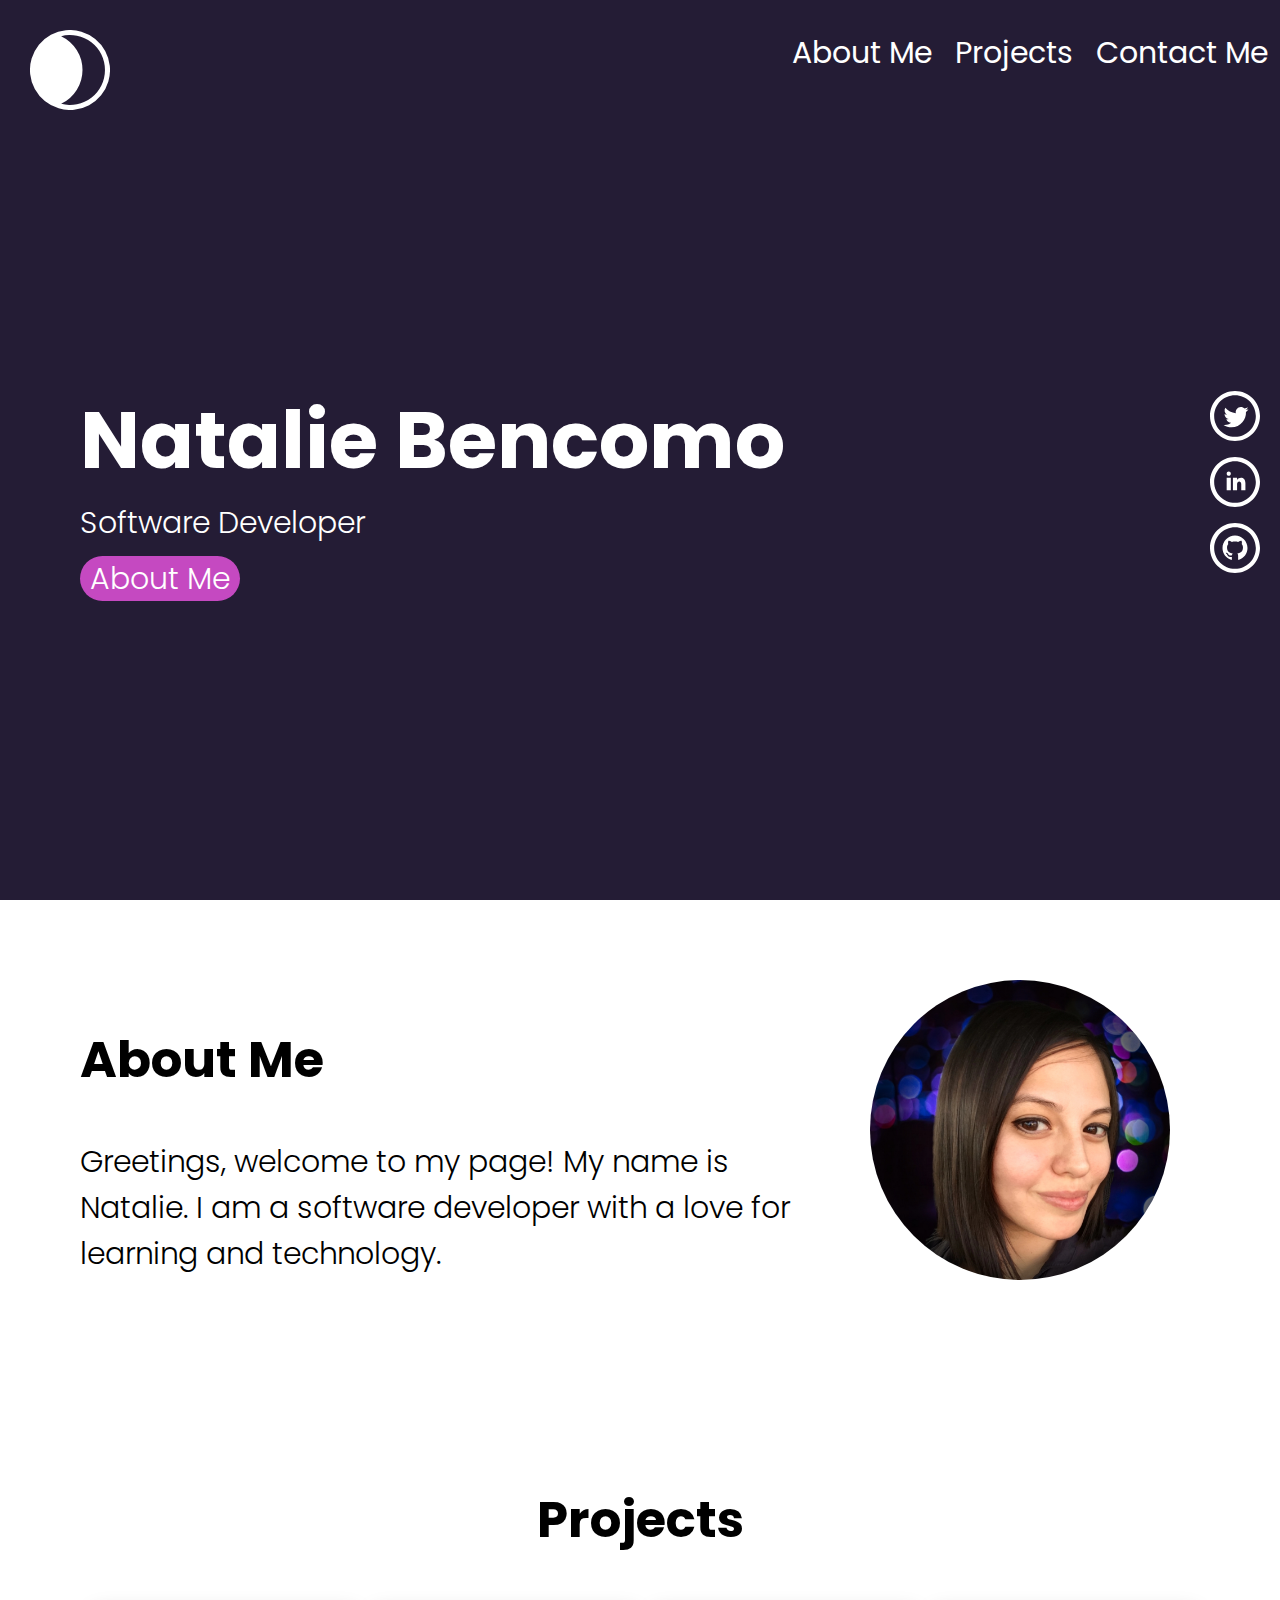
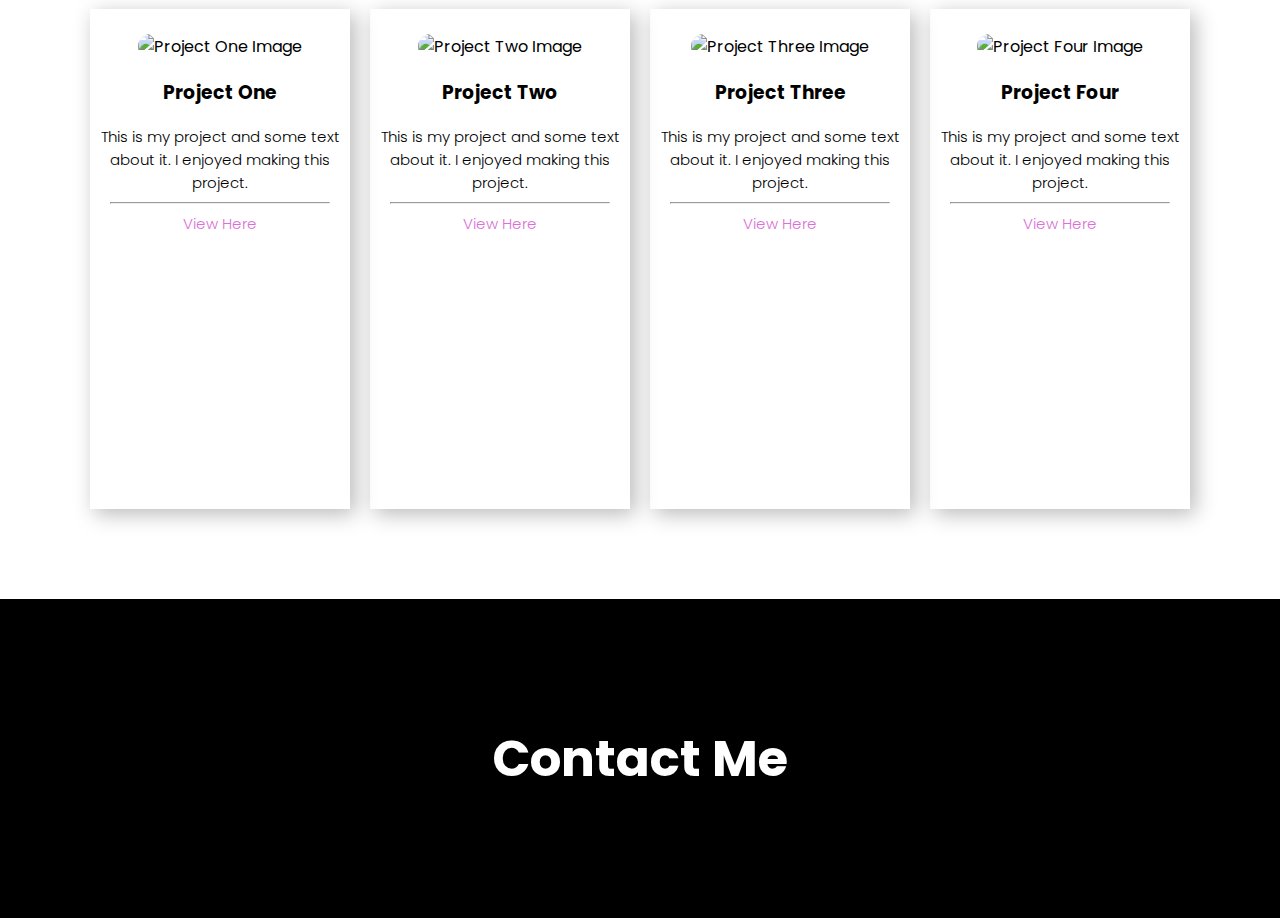
==== index.html @ 453a77ac "initial commit" ====
<!DOCTYPE html>
<html lang="en">

<head>
    <link rel="stylesheet" href="src/styles.css" />
    <link rel="preconnect" href="https://fonts.gstatic.com">
    <link href="https://fonts.googleapis.com/css2?family=Poppins:wght@100;200;300;400;500;600;700;800&display=swap"
        rel="stylesheet">
    <!-- <script src="https://kit.fontawesome.com/b656d7635e.js" crossorigin="anonymous"></script> -->
    <!-- BELOW LOADS IN BOOTSTRAP FROM CONTACT DIRECTORY -->
    <!-- <link rel="stylesheet" href="src/contact-form-04/css/style.css"> -->
    <title>Portfolio</title>
    <meta charset="UTF-8">
    <meta name="viewport" content="width=device-width, initial-scale=1.0">
</head>

<body>
    <section class="hero">
        <nav>

            </svg>
            <img class="logo" src="src/images/logo.svg" alt="Natalie Bencomo's Logo" />
            <ul id="nav-list">
                <li><a href="#about-me">About Me</a></li>
                <li><a href="#projects">Projects</a></li>
                <li><a href="#contact-me">Contact Me</a></li>
            </ul>
            <!-- <button class="hamburger" id="hamburger">
                <i class="fas fa-bars"></i> 
            </button> -->
        </nav>
        <div class="hero-area">
            <div class="hero-text">
                <h1>Natalie Bencomo</h1>
                <p>Software Developer</p>
                <div class="button"><a href="#about-me">About Me</a></div>
            </div>

            <div class="socials">
                <div>
                    <a href="https://twitter.com/nataliedev111" class="social">
                        <svg xmlns="http://www.w3.org/2000/svg" fill="#ffffff" width="50" height="50"
                            viewBox="0 0 24 24">
                            <path
                                d="M12 2c5.514 0 10 4.486 10 10s-4.486 10-10 10-10-4.486-10-10 4.486-10 10-10zm0-2c-6.627 0-12 5.373-12 12s5.373 12 12 12 12-5.373 12-12-5.373-12-12-12zm6.5 8.778c-.441.196-.916.328-1.414.388.509-.305.898-.787 1.083-1.362-.476.282-1.003.487-1.564.597-.448-.479-1.089-.778-1.796-.778-1.59 0-2.758 1.483-2.399 3.023-2.045-.103-3.86-1.083-5.074-2.572-.645 1.106-.334 2.554.762 3.287-.403-.013-.782-.124-1.114-.308-.027 1.14.791 2.207 1.975 2.445-.346.094-.726.116-1.112.042.313.978 1.224 1.689 2.3 1.709-1.037.812-2.34 1.175-3.647 1.021 1.09.699 2.383 1.106 3.773 1.106 4.572 0 7.154-3.861 6.998-7.324.482-.346.899-.78 1.229-1.274z" />
                        </svg>
                    </a>
                </div>
                <div>
                    <a href="https://www.linkedin.com/in/natalie-bencomo-220305212/" class="social">
                        <svg xmlns="http://www.w3.org/2000/svg" fill="#ffffff" width="50" height="50"
                            viewBox="0 0 24 24">
                            <path
                                d="M12 2c5.514 0 10 4.486 10 10s-4.486 10-10 10-10-4.486-10-10 4.486-10 10-10zm0-2c-6.627 0-12 5.373-12 12s5.373 12 12 12 12-5.373 12-12-5.373-12-12-12zm-2 8c0 .557-.447 1.008-1 1.008s-1-.45-1-1.008c0-.557.447-1.008 1-1.008s1 .452 1 1.008zm0 2h-2v6h2v-6zm3 0h-2v6h2v-2.861c0-1.722 2.002-1.881 2.002 0v2.861h1.998v-3.359c0-3.284-3.128-3.164-4-1.548v-1.093z" />
                        </svg>
                    </a>
                </div>
                <div><a href="https://github.com/NatalieMonique111" class="social">
                        <svg xmlns="http://www.w3.org/2000/svg" fill="#ffffff" width="50" height="50"
                            viewBox="0 0 24 24">
                            <path
                                d="M12 2c5.514 0 10 4.486 10 10s-4.486 10-10 10-10-4.486-10-10 4.486-10 10-10zm0-2c-6.627 0-12 5.373-12 12s5.373 12 12 12 12-5.373 12-12-5.373-12-12-12zm0 6c-3.313 0-6 2.686-6 6 0 2.651 1.719 4.9 4.104 5.693.3.056.396-.13.396-.289v-1.117c-1.669.363-2.017-.707-2.017-.707-.272-.693-.666-.878-.666-.878-.544-.373.041-.365.041-.365.603.042.92.619.92.619.535.917 1.403.652 1.746.499.054-.388.209-.652.381-.802-1.333-.152-2.733-.667-2.733-2.965 0-.655.234-1.19.618-1.61-.062-.153-.268-.764.058-1.59 0 0 .504-.161 1.65.615.479-.133.992-.199 1.502-.202.51.002 1.023.069 1.503.202 1.146-.776 1.648-.615 1.648-.615.327.826.121 1.437.06 1.588.385.42.617.955.617 1.61 0 2.305-1.404 2.812-2.74 2.96.216.186.412.551.412 1.111v1.646c0 .16.096.347.4.288 2.383-.793 4.1-3.041 4.1-5.691 0-3.314-2.687-6-6-6z" />
                        </svg>

                    </a>
                </div>
            </div>
    </section>

    <section class="sub-section" id="about-me">

        <div class="information">
            <h2>About Me</h2>
            <p> Greetings, welcome to my page! My name is Natalie. I am a software developer with a love for learning
                and technology.</p>
        </div>
        <div class="headshot-container">
            <img class="headshot" src="src/images/Headshot.jpeg" alt="Natalie Bencomo headshot" />
        </div>
    </section>

    <section class="sub-section-alternative" id="projects">
        <H2>Projects</H2>
        <div class="project-container">
            <div class="project-card">
                <img class="project-image" src="" alt="Project One Image" />
                <h3>Project One</h3>
                <p class="subtext">This is my project and some text about it. I enjoyed making this project.</p>
                <hr />
                <p class="subtext"><a class="project-link" href="www.github.com/NatalieMonique111">View Here</a></p>
            </div>

            <div class="project-card">
                <img class="project-image" src="" alt="Project Two Image" />
                <h3>Project Two</h3>
                <p class="subtext">This is my project and some text about it. I enjoyed making this project.</p>
                <hr />
                <p class="subtext"><a class="project-link" href="www.github.com/NatalieMonique111">View Here</a>
            </div>

            <div class="project-card">
                <img class="project-image" src="" alt="Project Three Image" />
                <h3>Project Three</h3>
                <p class="subtext">This is my project and some text about it. I enjoyed making this project.</p>
                <hr />
                <p class="subtext"><a class="project-link" href="www.github.com/NatalieMonique111">View Here</a>
            </div>

            <div class="project-card">
                <img class="project-image" src="" alt="Project Four Image" />
                <h3>Project Four</h3>
                <p class="subtext">This is my project and some text about it. I enjoyed making this project.</p>
                <hr />
                <p class="subtext"><a class="project-link" href="www.github.com/NatalieMonique111">View Here</a>
            </div>
        </div>
    </section>
    <footer id="contact-me">
        <h2><a href="src/contact-form-04/index.html">Contact Me</a></h2>
    </footer>
    <script src="src/app.js"></script>
</body>

</html>

<!-- Inspired by Ania Kubow! -->
---- src/styles.css ----
body {
    font-family: 'Poppins', sans-serif;
    margin:0;
}

section { 
    background-color:white;
   
}

.hero {
    background-color:#241c35;
    height: 100vh;
    color: white;
    font-size: 40px;
}

footer {
    background-color: black;
    color: white;
    text-align: center;
    padding: 80px;
}

nav {
    display: flex;
    justify-content: space-between;
    
}

ul {
    display: flex;
    list-style-type: none;
    width: 500px;
    justify-content: space-around;
    font-size: 30px;
}


li {
    /* width: 200px; */
    text-decoration: none;

}

h1 {
   font-size: 80px; 
   margin: 0; 
}

h2 {
    font-size: 50px;
}

p {
    margin: 0; 
    font-size: 30px;
    font-weight: 300;
}

.subtext {
    font-size: 15px;
    font-weight: 300;
}

.hero-area {
    display: flex;
    height: 100%;
    justify-content: space-between;
    align-items: center;
}

.hero-text {
margin-left: 80px;
margin-bottom: 200px;
}



.button {
    width: 160px;
    height: 40px;
    border-radius: 25px;
    background-color:rgb(197, 73, 193);
    text-align: center;
    font-size: 30px;
    font-weight: 300;
    padding-bottom: 5px;
    margin-top: 10px;
    
}

.button:hover {
    background-color:violet;
}

.button:active {
    background-color: mediumslateblue;
    color:indigo;
}

.socials {
    padding-bottom: 200px;
    
}

.logo {
    height: 80px;
    margin: 30px;
    -webkit-filter: invert(100%);
    
}

.social {
    margin: 20px;
}

.sub-section {
    display: flex;
    justify-content: space-around;
    padding: 80px;
}

.sub-section-alternative {
display: flex;
flex-direction: column;
text-align: center;
padding: 80px;
}

.headshot {
    width: 300px;
    border-radius: 150px;
    margin-left: 80px;
    margin-right: 30px;
}

.headshot-container {
    display: flex;
    align-items: center;
}

.project-card {
    width: 300px;
    height: 500px;
    box-shadow: 5px 5px 20px rgb(185, 185, 185);
    margin: 10px;
}

.project-container {
    display: flex;
    justify-content: space-around;
}

@media only screen and (max-width: 1000px) {
    .project-container {
        display: flex;
        flex-wrap: wrap; 
    } 
}

.project-image {
    margin-top: 25px;
    width: 250px;
    border-radius: 150px;
}

hr {
    margin-left: 20px;
    margin-right: 20px;
}

.project-link {
    text-decoration: none;
    color: orchid;
}

a {
    text-decoration: none;
    color: white;
}

.hamburger {
    display: none
}

.hamburger:focus {
    outline: 0;
}


@media only screen and (max-width: 1000px) {
    .hamburger {
        display: block;
        border: 0;
        background-color: transparent;
        color: white;
        font-size: 30px;
        margin: 20px;
        align-self: flex-end;
      
    }

    /* ul {
        display: none;
        background-color: #3d3058;
        margin: 0px;
    } */

    ul.show {
        display: block;
    }

    nav {
        display: flex;
        flex-direction: column-reverse;
        background-color: #3d3058;
    }   

    .logo {
        display: none;
    }
}
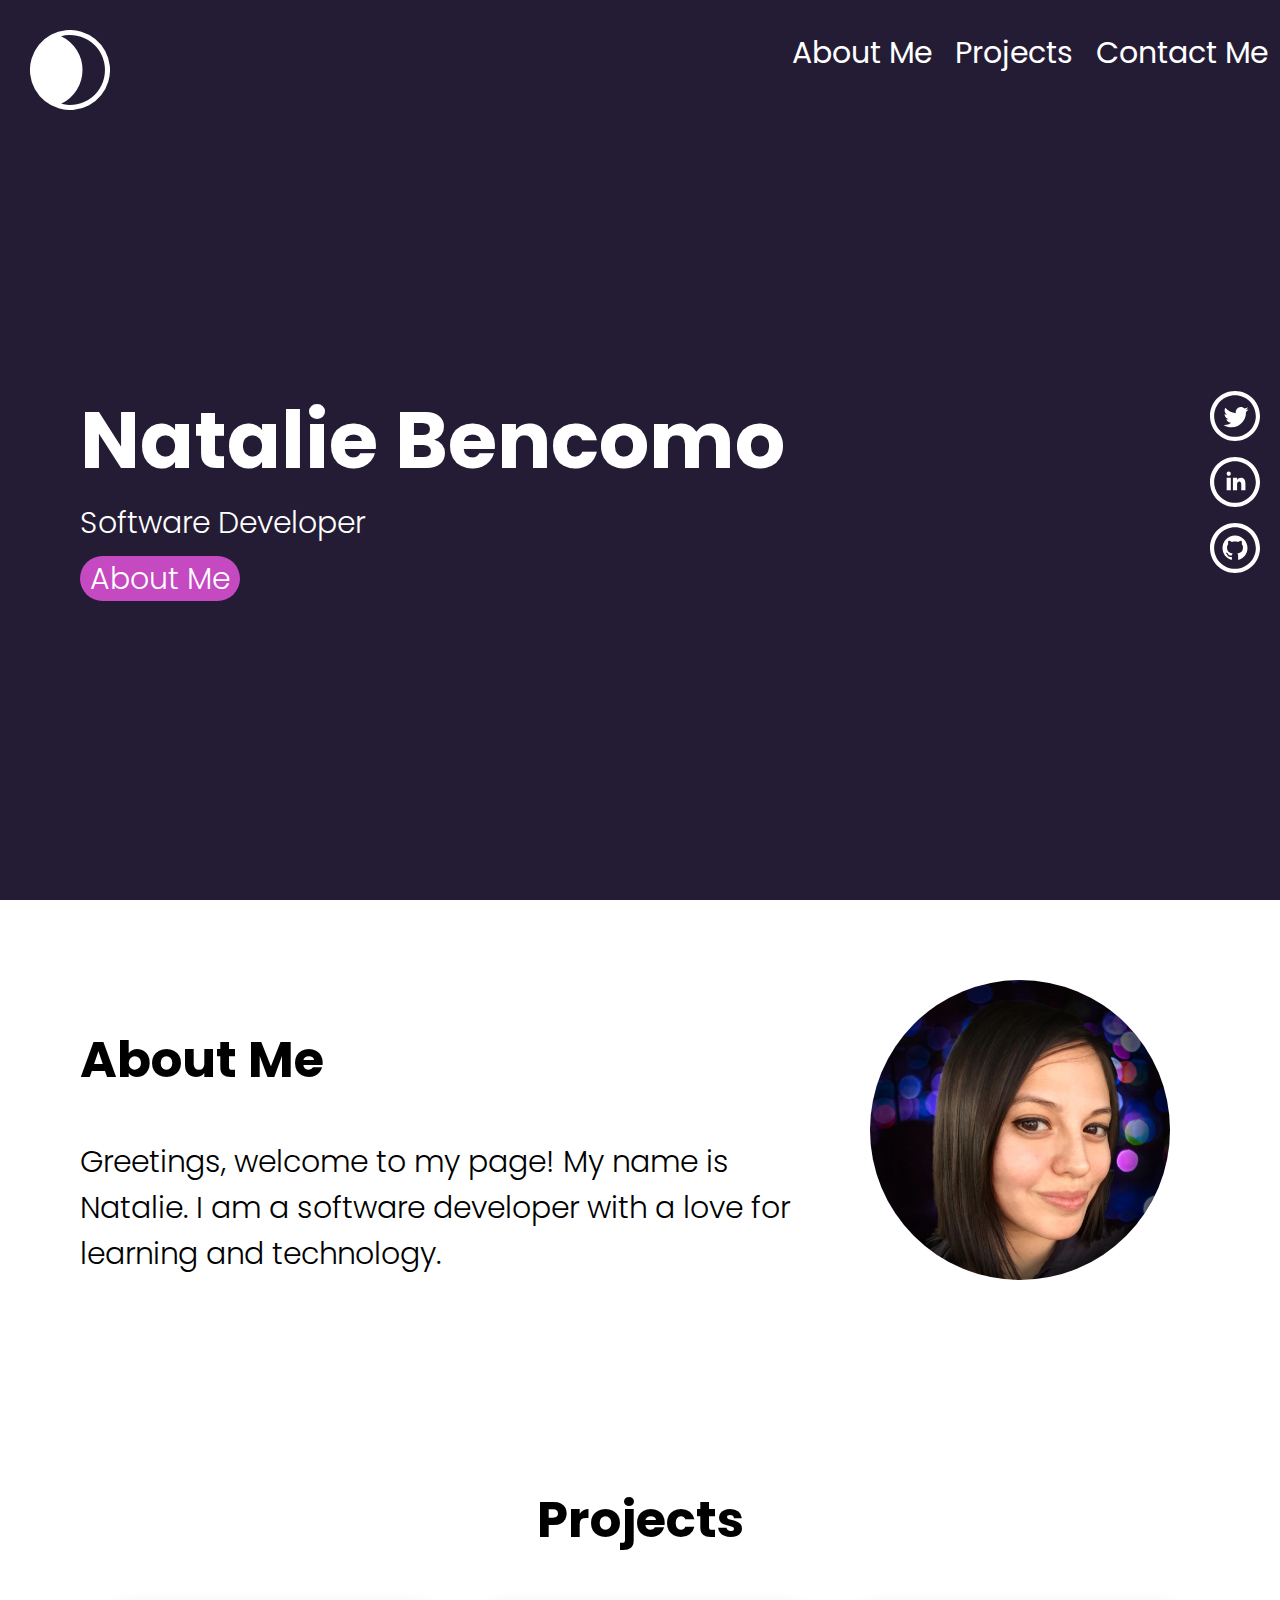
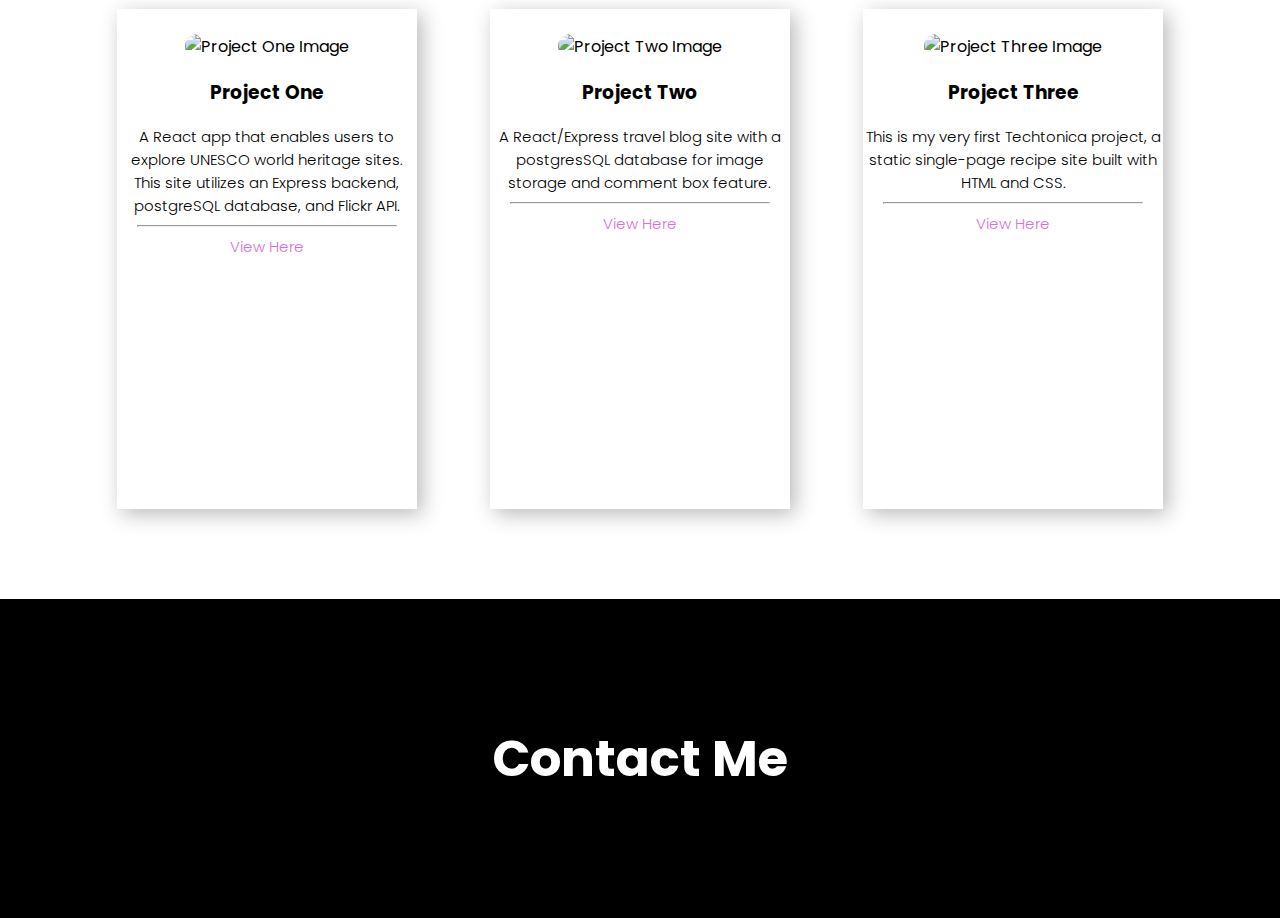
==== commit 42d23f69: "edited projects" ====
--- a/index.html
+++ b/index.html
@@ -85,34 +85,34 @@
             <div class="project-card">
                 <img class="project-image" src="" alt="Project One Image" />
                 <h3>Project One</h3>
-                <p class="subtext">This is my project and some text about it. I enjoyed making this project.</p>
+                <p class="subtext">A React app that enables users to explore UNESCO world heritage sites. This site utilizes an Express backend, postgreSQL database, and Flickr API.</p>
                 <hr />
-                <p class="subtext"><a class="project-link" href="www.github.com/NatalieMonique111">View Here</a></p>
+                <p class="subtext"><a class="project-link" href="https://explore-our-world.herokuapp.com/">View Here</a></p>
             </div>
 
             <div class="project-card">
                 <img class="project-image" src="" alt="Project Two Image" />
                 <h3>Project Two</h3>
-                <p class="subtext">This is my project and some text about it. I enjoyed making this project.</p>
+                <p class="subtext">A React/Express travel blog site with a postgresSQL database for image storage and comment box feature.</p>
                 <hr />
-                <p class="subtext"><a class="project-link" href="www.github.com/NatalieMonique111">View Here</a>
+                <p class="subtext"><a class="project-link" href="https://travel-blog-111.herokuapp.com/">View Here</a>
             </div>
 
             <div class="project-card">
                 <img class="project-image" src="" alt="Project Three Image" />
                 <h3>Project Three</h3>
-                <p class="subtext">This is my project and some text about it. I enjoyed making this project.</p>
+                <p class="subtext">This is my very first Techtonica project, a static single-page recipe site built with HTML and CSS.</p>
                 <hr />
-                <p class="subtext"><a class="project-link" href="www.github.com/NatalieMonique111">View Here</a>
+                <p class="subtext"><a class="project-link" href="https://nataliemonique111.github.io/recipe-page/">View Here</a>
             </div>
 
-            <div class="project-card">
+            <!-- <div class="project-card">
                 <img class="project-image" src="" alt="Project Four Image" />
                 <h3>Project Four</h3>
                 <p class="subtext">This is my project and some text about it. I enjoyed making this project.</p>
                 <hr />
                 <p class="subtext"><a class="project-link" href="www.github.com/NatalieMonique111">View Here</a>
-            </div>
+            </div> -->
         </div>
     </section>
     <footer id="contact-me">
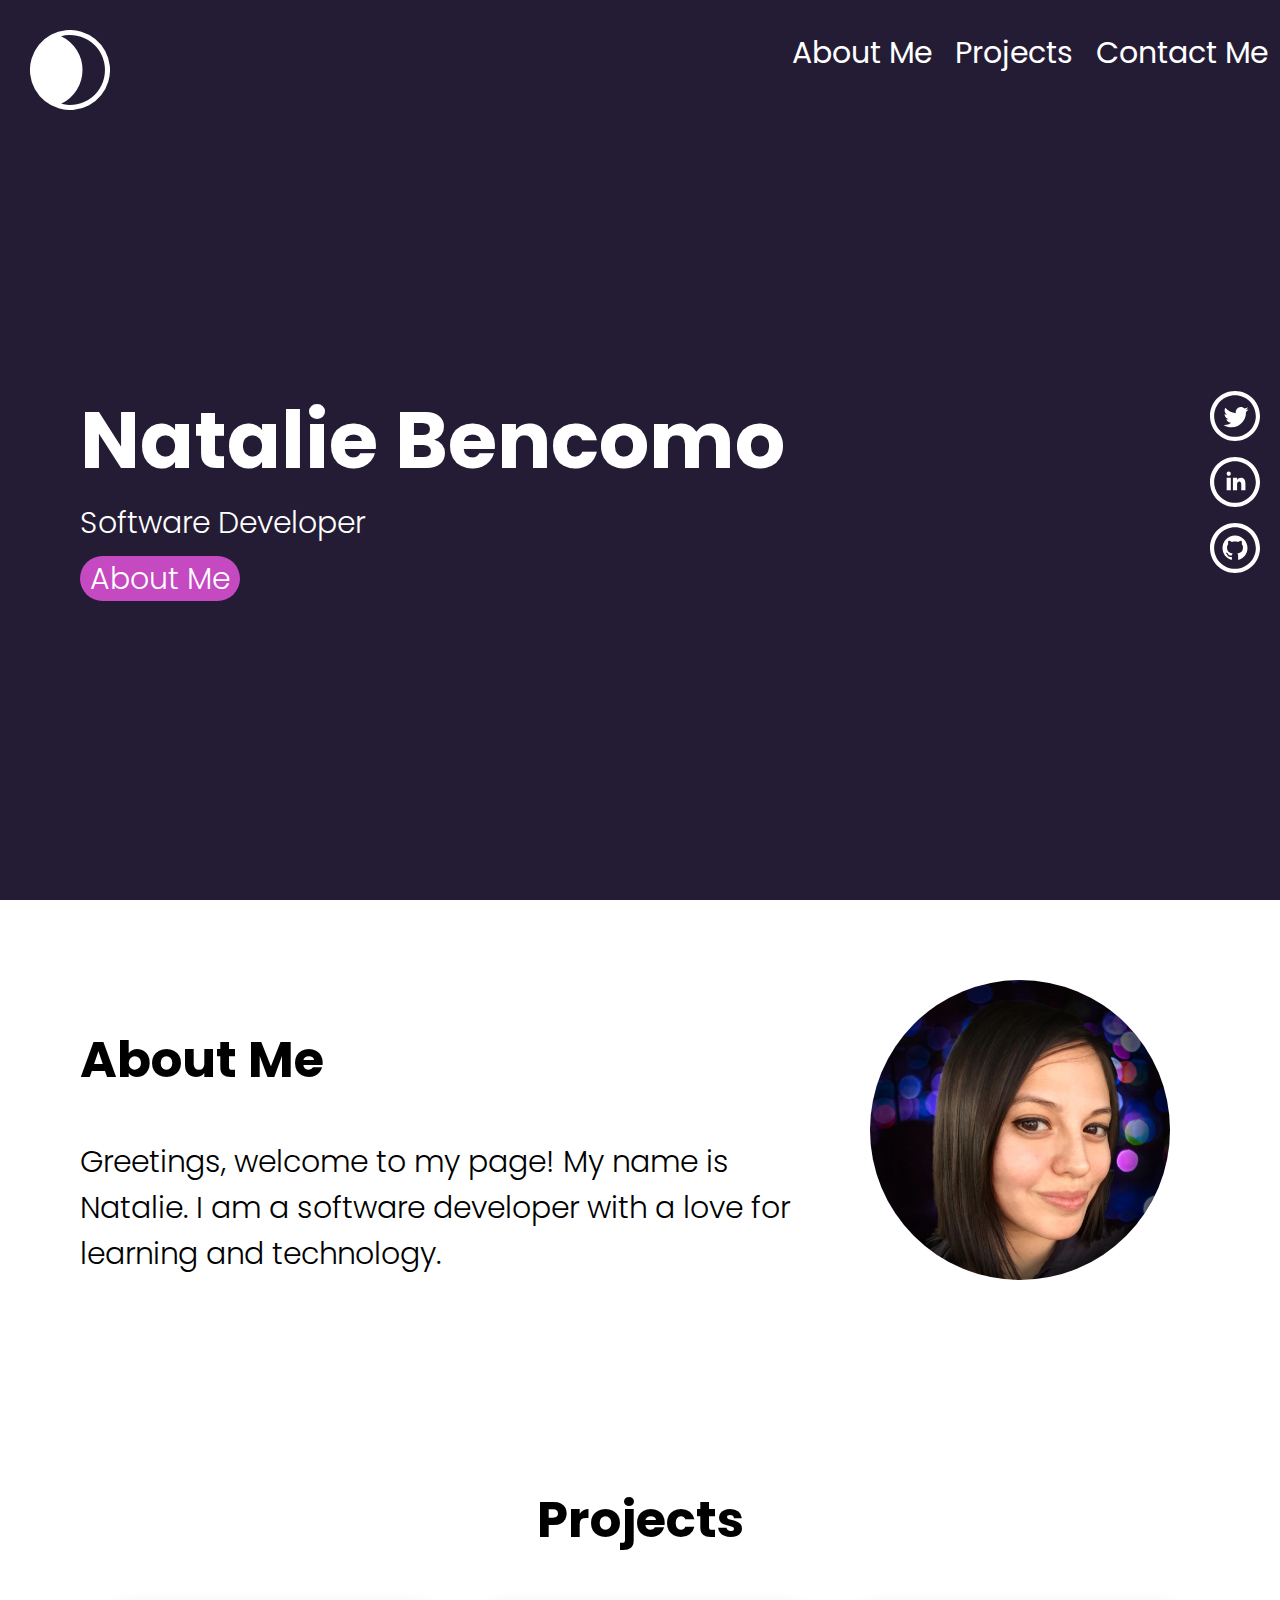
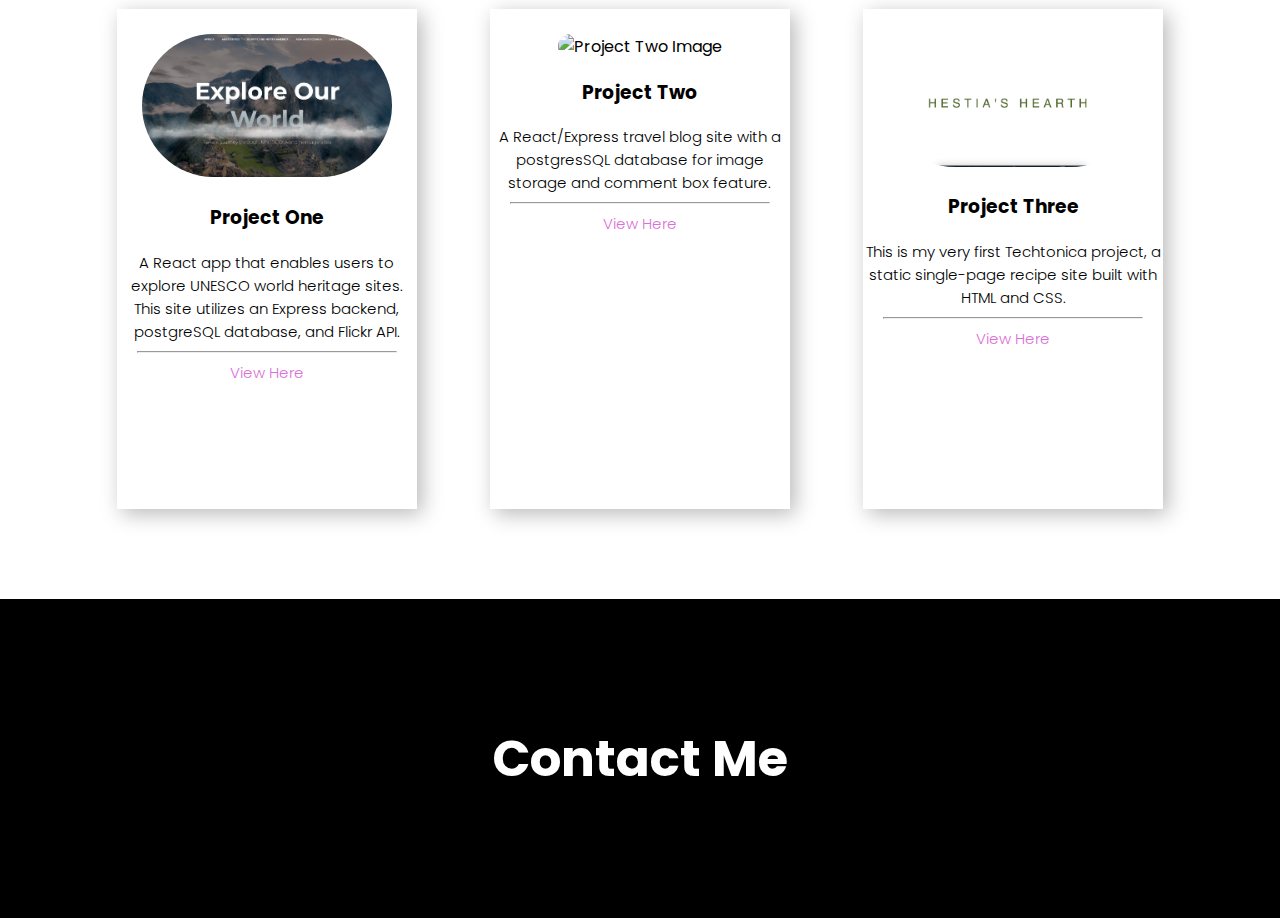
==== commit 3e085cbf: "edited file path" ====
--- a/index.html
+++ b/index.html
@@ -83,7 +83,7 @@
         <H2>Projects</H2>
         <div class="project-container">
             <div class="project-card">
-                <img class="project-image" src="" alt="Project One Image" />
+                <img class="project-image" src="src/images/explore.png" alt="Project One Image" />
                 <h3>Project One</h3>
                 <p class="subtext">A React app that enables users to explore UNESCO world heritage sites. This site utilizes an Express backend, postgreSQL database, and Flickr API.</p>
                 <hr />
@@ -91,7 +91,7 @@
             </div>
 
             <div class="project-card">
-                <img class="project-image" src="" alt="Project Two Image" />
+                <img class="project-image" src="src/images/travel-blog.png" alt="Project Two Image" />
                 <h3>Project Two</h3>
                 <p class="subtext">A React/Express travel blog site with a postgresSQL database for image storage and comment box feature.</p>
                 <hr />
@@ -99,20 +99,12 @@
             </div>
 
             <div class="project-card">
-                <img class="project-image" src="" alt="Project Three Image" />
+                <img class="project-image" src="src/images/recipe.png" alt="Project Three Image" />
                 <h3>Project Three</h3>
                 <p class="subtext">This is my very first Techtonica project, a static single-page recipe site built with HTML and CSS.</p>
                 <hr />
                 <p class="subtext"><a class="project-link" href="https://nataliemonique111.github.io/recipe-page/">View Here</a>
             </div>
-
-            <!-- <div class="project-card">
-                <img class="project-image" src="" alt="Project Four Image" />
-                <h3>Project Four</h3>
-                <p class="subtext">This is my project and some text about it. I enjoyed making this project.</p>
-                <hr />
-                <p class="subtext"><a class="project-link" href="www.github.com/NatalieMonique111">View Here</a>
-            </div> -->
         </div>
     </section>
     <footer id="contact-me">
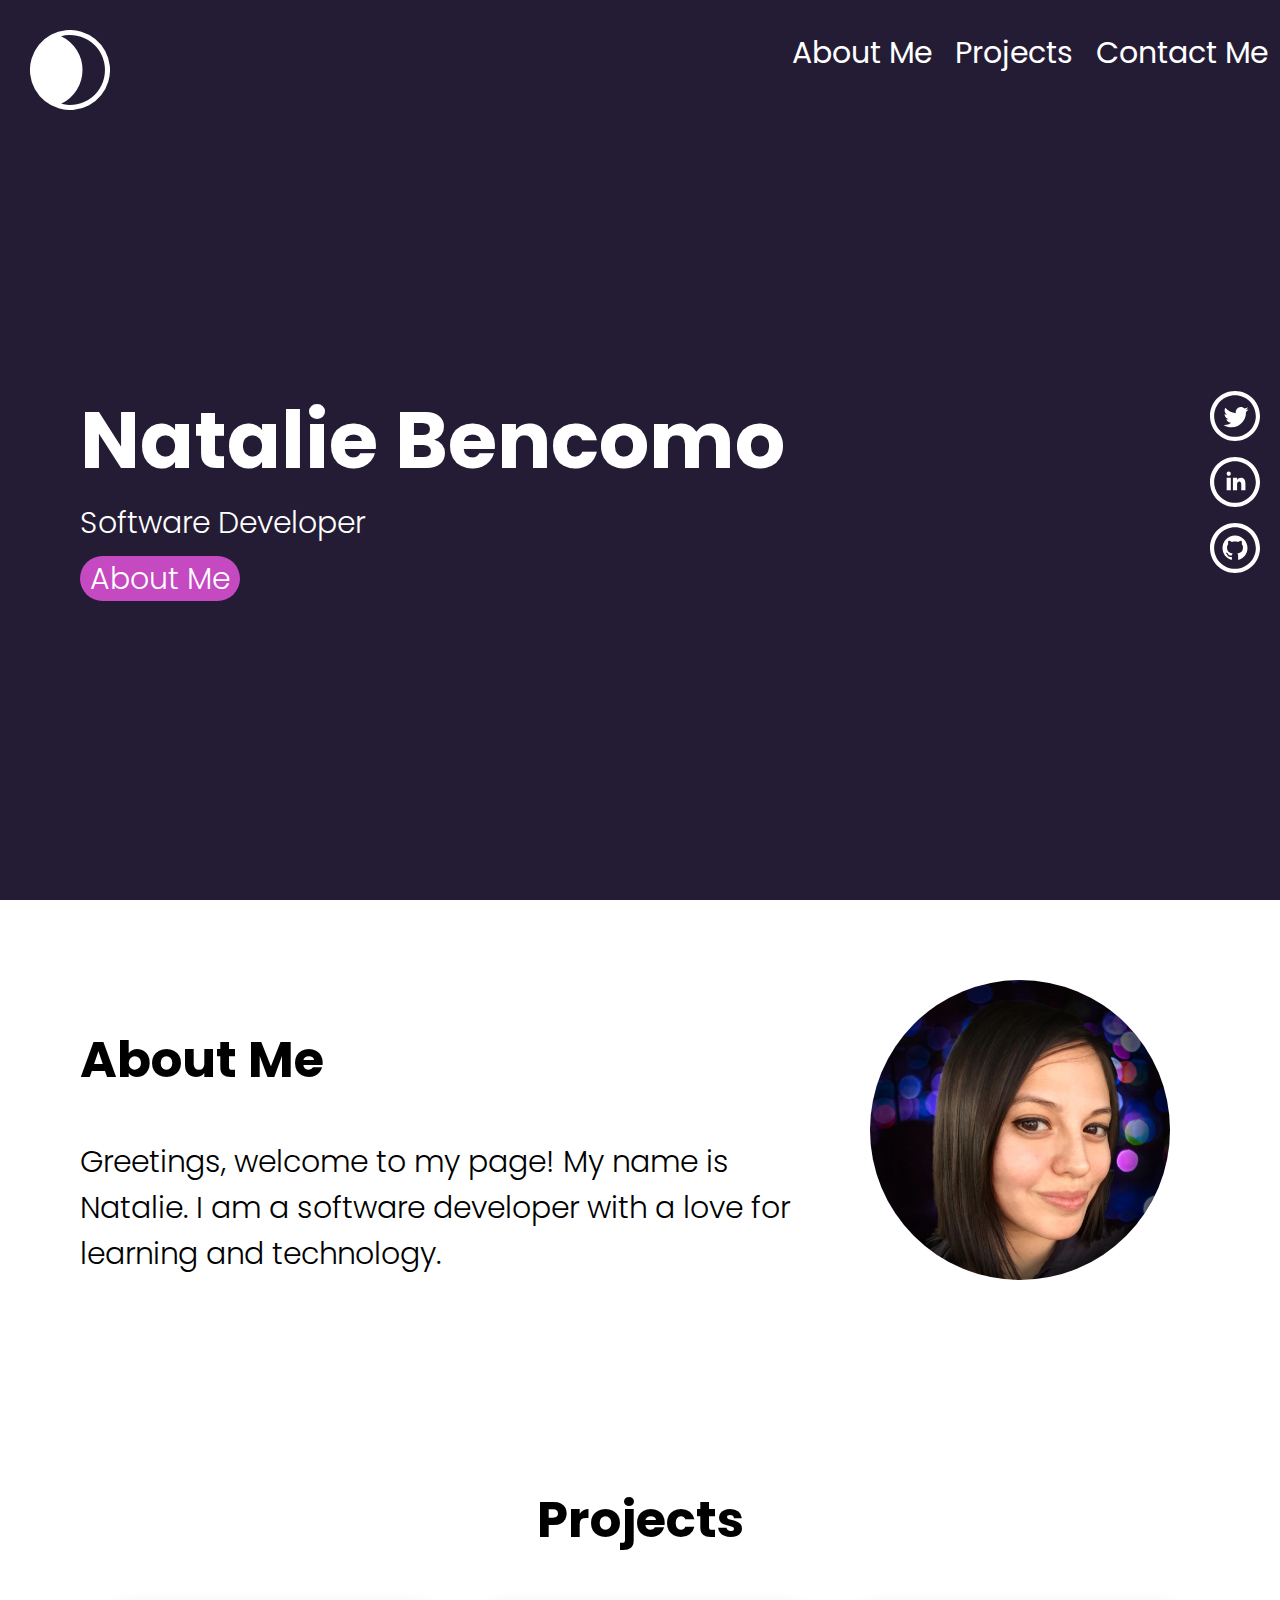
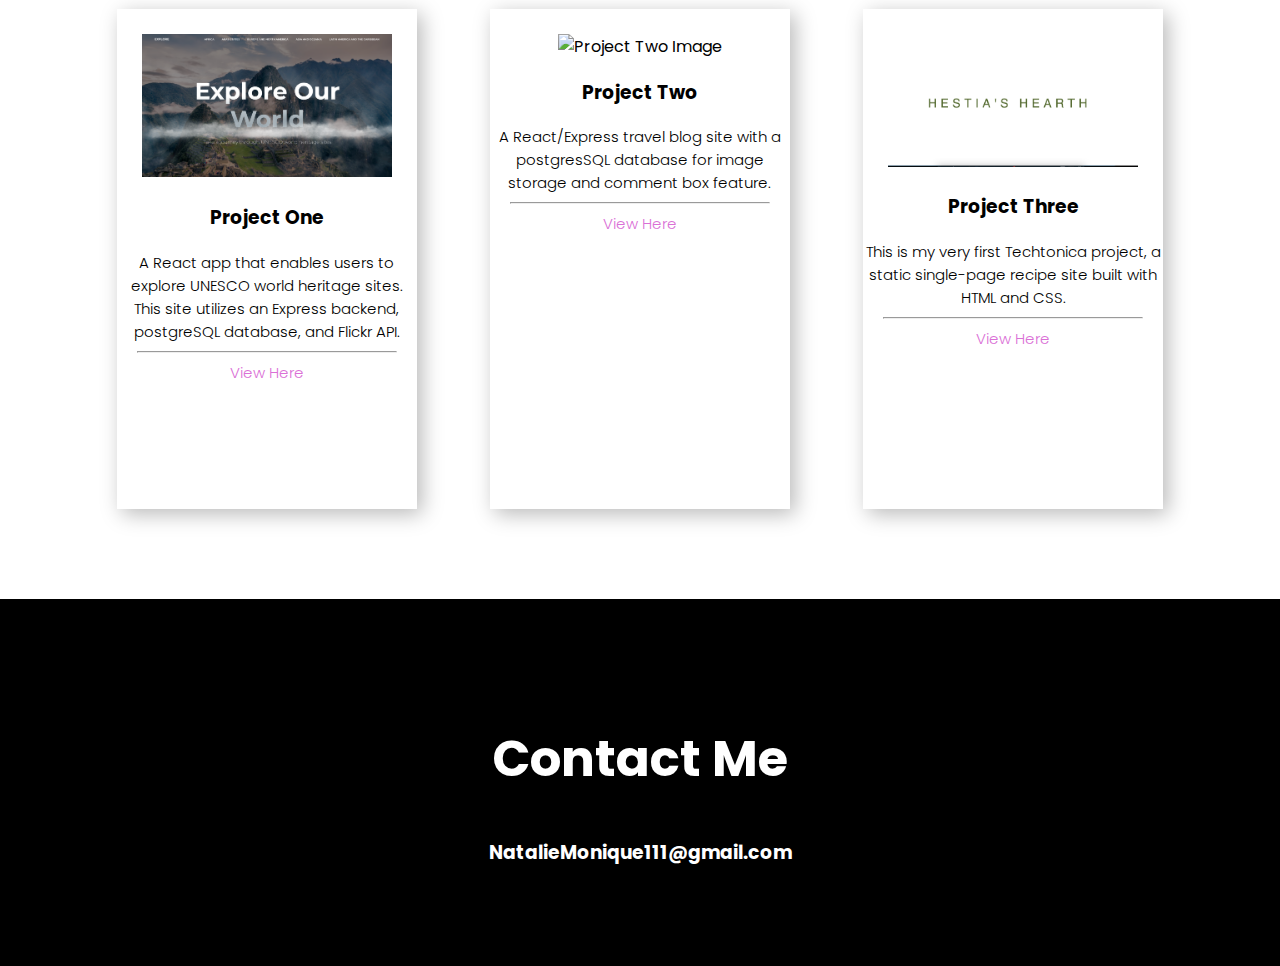
==== commit 5bd20ba1: "edited contact me" ====
--- a/index.html
+++ b/index.html
@@ -6,9 +6,6 @@
     <link rel="preconnect" href="https://fonts.gstatic.com">
     <link href="https://fonts.googleapis.com/css2?family=Poppins:wght@100;200;300;400;500;600;700;800&display=swap"
         rel="stylesheet">
-    <!-- <script src="https://kit.fontawesome.com/b656d7635e.js" crossorigin="anonymous"></script> -->
-    <!-- BELOW LOADS IN BOOTSTRAP FROM CONTACT DIRECTORY -->
-    <!-- <link rel="stylesheet" href="src/contact-form-04/css/style.css"> -->
     <title>Portfolio</title>
     <meta charset="UTF-8">
     <meta name="viewport" content="width=device-width, initial-scale=1.0">
@@ -25,9 +22,6 @@
                 <li><a href="#projects">Projects</a></li>
                 <li><a href="#contact-me">Contact Me</a></li>
             </ul>
-            <!-- <button class="hamburger" id="hamburger">
-                <i class="fas fa-bars"></i> 
-            </button> -->
         </nav>
         <div class="hero-area">
             <div class="hero-text">
@@ -109,6 +103,7 @@
     </section>
     <footer id="contact-me">
         <h2><a href="src/contact-form-04/index.html">Contact Me</a></h2>
+        <h3>NatalieMonique111@gmail.com</h3>
     </footer>
     <script src="src/app.js"></script>
 </body>
--- a/src/styles.css
+++ b/src/styles.css
@@ -1,225 +1,205 @@
-
-
 body {
-    font-family: 'Poppins', sans-serif;
-    margin:0;
-}
-
-section { 
-    background-color:white;
-   
+  font-family: "Poppins", sans-serif;
+  margin: 0;
+}
+
+section {
+  background-color: white;
 }
 
 .hero {
-    background-color:#241c35;
-    height: 100vh;
+  background-color: #241c35;
+  height: 100vh;
+  color: white;
+  font-size: 40px;
+}
+
+footer {
+  background-color: black;
+  color: white;
+  text-align: center;
+  padding: 80px;
+}
+
+nav {
+  display: flex;
+  justify-content: space-between;
+}
+
+ul {
+  display: flex;
+  list-style-type: none;
+  width: 500px;
+  justify-content: space-around;
+  font-size: 30px;
+}
+
+li {
+  /* width: 200px; */
+  text-decoration: none;
+}
+
+h1 {
+  font-size: 80px;
+  margin: 0;
+}
+
+h2 {
+  font-size: 50px;
+}
+
+p {
+  margin: 0;
+  font-size: 30px;
+  font-weight: 300;
+}
+
+.subtext {
+  font-size: 15px;
+  font-weight: 300;
+}
+
+.hero-area {
+  display: flex;
+  height: 100%;
+  justify-content: space-between;
+  align-items: center;
+}
+
+.hero-text {
+  margin-left: 80px;
+  margin-bottom: 200px;
+}
+
+.button {
+  width: 160px;
+  height: 40px;
+  border-radius: 25px;
+  background-color: rgb(197, 73, 193);
+  text-align: center;
+  font-size: 30px;
+  font-weight: 300;
+  padding-bottom: 5px;
+  margin-top: 10px;
+}
+
+.button:hover {
+  background-color: violet;
+}
+
+.button:active {
+  background-color: mediumslateblue;
+  color: indigo;
+}
+
+.socials {
+  padding-bottom: 200px;
+}
+
+.logo {
+  height: 80px;
+  margin: 30px;
+  -webkit-filter: invert(100%);
+}
+
+.social {
+  margin: 20px;
+}
+
+.sub-section {
+  display: flex;
+  justify-content: space-around;
+  padding: 80px;
+}
+
+.sub-section-alternative {
+  display: flex;
+  flex-direction: column;
+  text-align: center;
+  padding: 80px;
+}
+
+.headshot {
+  width: 300px;
+  border-radius: 150px;
+  margin-left: 80px;
+  margin-right: 30px;
+}
+
+.headshot-container {
+  display: flex;
+  align-items: center;
+}
+
+.project-card {
+  width: 300px;
+  height: 500px;
+  box-shadow: 5px 5px 20px rgb(185, 185, 185);
+  margin: 10px;
+}
+
+.project-container {
+  display: flex;
+  justify-content: space-around;
+}
+
+@media only screen and (max-width: 1000px) {
+  .project-container {
+    display: flex;
+    flex-wrap: wrap;
+  }
+}
+
+.project-image {
+  margin-top: 25px;
+  width: 250px;
+}
+
+hr {
+  margin-left: 20px;
+  margin-right: 20px;
+}
+
+.project-link {
+  text-decoration: none;
+  color: orchid;
+}
+
+a {
+  text-decoration: none;
+  color: white;
+}
+
+.hamburger {
+  display: none;
+}
+
+.hamburger:focus {
+  outline: 0;
+}
+
+@media only screen and (max-width: 1000px) {
+  .hamburger {
+    display: block;
+    border: 0;
+    background-color: transparent;
     color: white;
-    font-size: 40px;
-}
-
-footer {
-    background-color: black;
-    color: white;
-    text-align: center;
-    padding: 80px;
-}
-
-nav {
+    font-size: 30px;
+    margin: 20px;
+    align-self: flex-end;
+  }
+
+  ul.show {
+    display: block;
+  }
+
+  nav {
     display: flex;
-    justify-content: space-between;
-    
-}
-
-ul {
-    display: flex;
-    list-style-type: none;
-    width: 500px;
-    justify-content: space-around;
-    font-size: 30px;
-}
-
-
-li {
-    /* width: 200px; */
-    text-decoration: none;
-
-}
-
-h1 {
-   font-size: 80px; 
-   margin: 0; 
-}
-
-h2 {
-    font-size: 50px;
-}
-
-p {
-    margin: 0; 
-    font-size: 30px;
-    font-weight: 300;
-}
-
-.subtext {
-    font-size: 15px;
-    font-weight: 300;
-}
-
-.hero-area {
-    display: flex;
-    height: 100%;
-    justify-content: space-between;
-    align-items: center;
-}
-
-.hero-text {
-margin-left: 80px;
-margin-bottom: 200px;
-}
-
-
-
-.button {
-    width: 160px;
-    height: 40px;
-    border-radius: 25px;
-    background-color:rgb(197, 73, 193);
-    text-align: center;
-    font-size: 30px;
-    font-weight: 300;
-    padding-bottom: 5px;
-    margin-top: 10px;
-    
-}
-
-.button:hover {
-    background-color:violet;
-}
-
-.button:active {
-    background-color: mediumslateblue;
-    color:indigo;
-}
-
-.socials {
-    padding-bottom: 200px;
-    
-}
-
-.logo {
-    height: 80px;
-    margin: 30px;
-    -webkit-filter: invert(100%);
-    
-}
-
-.social {
-    margin: 20px;
-}
-
-.sub-section {
-    display: flex;
-    justify-content: space-around;
-    padding: 80px;
-}
-
-.sub-section-alternative {
-display: flex;
-flex-direction: column;
-text-align: center;
-padding: 80px;
-}
-
-.headshot {
-    width: 300px;
-    border-radius: 150px;
-    margin-left: 80px;
-    margin-right: 30px;
-}
-
-.headshot-container {
-    display: flex;
-    align-items: center;
-}
-
-.project-card {
-    width: 300px;
-    height: 500px;
-    box-shadow: 5px 5px 20px rgb(185, 185, 185);
-    margin: 10px;
-}
-
-.project-container {
-    display: flex;
-    justify-content: space-around;
-}
-
-@media only screen and (max-width: 1000px) {
-    .project-container {
-        display: flex;
-        flex-wrap: wrap; 
-    } 
-}
-
-.project-image {
-    margin-top: 25px;
-    width: 250px;
-    border-radius: 150px;
-}
-
-hr {
-    margin-left: 20px;
-    margin-right: 20px;
-}
-
-.project-link {
-    text-decoration: none;
-    color: orchid;
-}
-
-a {
-    text-decoration: none;
-    color: white;
-}
-
-.hamburger {
-    display: none
-}
-
-.hamburger:focus {
-    outline: 0;
-}
-
-
-@media only screen and (max-width: 1000px) {
-    .hamburger {
-        display: block;
-        border: 0;
-        background-color: transparent;
-        color: white;
-        font-size: 30px;
-        margin: 20px;
-        align-self: flex-end;
-      
-    }
-
-    /* ul {
-        display: none;
-        background-color: #3d3058;
-        margin: 0px;
-    } */
-
-    ul.show {
-        display: block;
-    }
-
-    nav {
-        display: flex;
-        flex-direction: column-reverse;
-        background-color: #3d3058;
-    }   
-
-    .logo {
-        display: none;
-    }
-}+    flex-direction: column-reverse;
+    background-color: #3d3058;
+  }
+
+  .logo {
+    display: none;
+  }
+}
